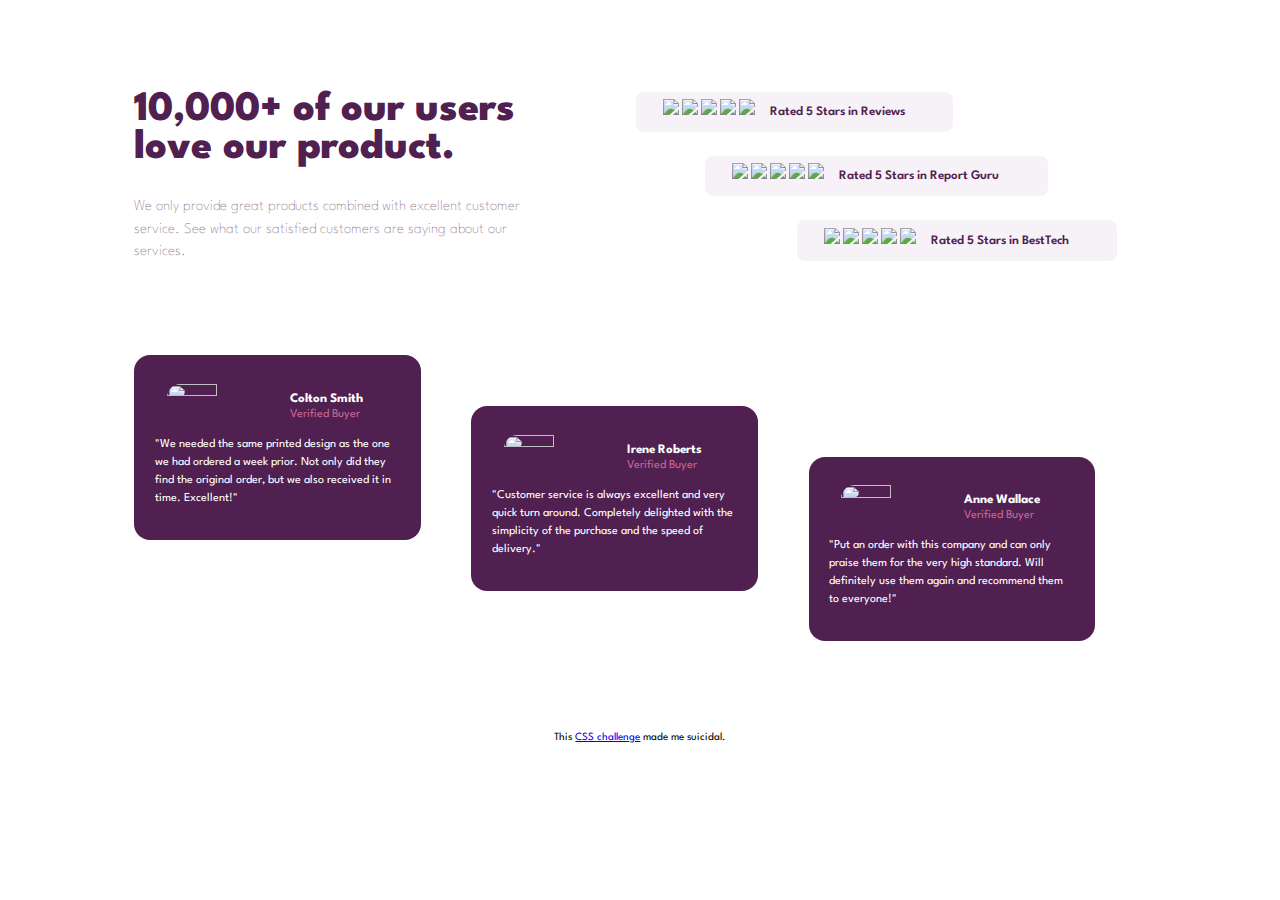
==== html.html @ e72fb94c "Add files via upload" ====
<html>
<head>
<title> idk </title>
 <link rel="icon" type="image/png" sizes="32x32" href="favicon-32x32.png" />
<link rel="stylesheet" href="css.css">
</head>

<body>
  <div class="main">
  <div class ="heading">
  <h1> 10,000+ of our users love our product.</h1>
  <div class = "head_text"> We only provide great products combined with excellent customer service. See what our satisfied customers are saying about our services. </div> </div>
  <div class="review_container">
  <div class = "review" id = "zero">
  <div class="stars"> <img src="icon-star.svg"> <img src="icon-star.svg">
                          <img src="icon-star.svg"> <img src="icon-star.svg">
                          <img src="icon-star.svg"> </div>

<p>Rated 5 Stars in Reviews </p>
  </div>
  <div class = "review" id = "one">
    <div class="stars"> <img src="icon-star.svg"> <img src="icon-star.svg">
                            <img src="icon-star.svg"> <img src="icon-star.svg">
                            <img src="icon-star.svg"> </div>
<p>Rated 5 Stars in Report Guru </p>
    </div>

  <div class = "review" id = "two">
    <div class="stars"> <img src="icon-star.svg"> <img src="icon-star.svg">
                            <img src="icon-star.svg"> <img src="icon-star.svg">
                            <img src="icon-star.svg"> </div>

<p>Rated 5 Stars in BestTech </p>
    </div>
  </div>


<div class="reviewcard">

  <div class= "person" id="c">
    <div class = "title">
    <img src="image-colton.jpg">
    <div class = "text">
    <h4> Colton Smith </h4>
    <p> Verified Buyer</p>
  </div>
  </div>
    <p> "We needed the same printed design as the one we had ordered a week prior. Not only did they find the original order, but we also received it in time. Excellent!" </p>
  </div>

  <div class= "person" id="b">
    <div class = "title">
    <img src="image-irene.jpg">
    <div class = "text">
    <h4> Irene Roberts</h4>
    <p> Verified Buyer</p>
  </div>
  </div>
    <p> "Customer service is always excellent and very quick turn around. Completely delighted with the simplicity of the purchase and the speed of delivery." </p>
  </div>

  <div class= "person" id="a">
    <div class = "title">
    <img src="image-anne.jpg">
    <div class = "text">
    <h4> Anne Wallace</h4>
    <p> Verified Buyer</p>
  </div>
  </div>
    <p> "Put an order with this company and can only praise them for the very high standard. Will definitely use them again and recommend them to everyone!" </p>
</div>
</div>
<p id="att"> This <a href="https://www.frontendmentor.io/challenges/social-proof-section-6e0qTv_bA"> CSS challenge</a> made me suicidal.</p>
</div>
</body>

</html>
---- css.css ----
@import url('https://fonts.googleapis.com/css2?family=Spartan:wght@400;500;700&display=swap');

/*
  --Very-Dark-Magenta: hsl(300, 43%, 22%);
    --Soft-Pink: hsl(333, 80%, 67%);
    --Dark-Grayish-Magenta: hsl(303, 10%, 53%);
    --Light-Grayish-Magenta: hsl(300, 24%, 96%);
    --White: hsl(0, 0%, 100%); */
body{
  font-family: 'Spartan';
  font-weight: 400;
  background-image: url("bg-pattern-top-desktop.svg"), url("bg-pattern-bottom-desktop.svg");
  background-repeat: no-repeat, no-repeat;
  background-position: top left, bottom right;
  background-size: auto, contain;
}

.main{
    display: grid;
    grid-template-rows: 1fr 1fr 40px;
    grid-template-columns: 0.75fr 1fr;
    margin-left: 10%;
    margin-top: 5%;
    margin-right: 5%;
    max-width: 80%;
    max-height: 80%;
    grid-gap: 20px;
grid-template-areas:
  "a b"
  "c c"
  "d d"
}

h1{
  color: hsl(300, 43%, 22%);
  grid-area: a;
  font-weight: 800;
  font-size: 42px;
  text-align: left;
}

.head_text{
  color: hsl(303, 10%, 53%);
  grid-area: a;
  font-weight: 100;
  font-size: 15px;
  line-height: 150%;

}
.review_container{
  display: flex;
  flex-direction: column;
  flex-wrap: nowrap;
  padding: inherit;
  font-size: 13px;
  margin: inherit;
}
.review {
  grid-area: b;
  font-weight: 600;
  margin-bottom: 5%;
  background-color: hsl(300, 24%, 96%);
  padding-top: 0.25%;
  padding-bottom: 0.25%;
  padding-left: 2.5%;
  padding-right: 10%;
  display: inline-flex;
  color: hsl(300, 43%, 22%);
  border-radius: 0.5rem;
}

.stars{
  align-self: baseline;
  padding-right: 15px;
  padding-left: 15px;
}

.review p{
  align-content: center;
  align-self: baseline;
}

#zero{
  align-self: start;

}

#one{
  align-self: center;
}

#two{
  align-self: end;
}

.reviewcard{
  display:flex;
  flex-direction: row;
    grid-area: c;
    margin-bottom: 2%;
}

.person{
  background-color: hsl(300, 43%, 22%);
  padding: 2%;
  color: white;
  display: flex;
  flex-direction: column;
  font-size: 13px;
  border-radius: 1rem;
  margin-right:5%;
  margin-top: 5%;
  width: 300px;
  max-width: 300px;
}

.title{
  display: flex;
  flex-direction: row;
  justify-content: flex-start;
}

.title img{
  border-radius: 3rem;
  margin-right: 5%;
  margin-left: 5%;
  height: 45%;
  align-self: baseline;
  margin-top: 3.5%;
}

.title p{
  color: hsl(333, 50%, 60%);
  line-height: 1%;
  margin-top: 5%;
}

.title h4{
  line-height: 13px;
  margin-bottom: 0%;
}

.person p{
  max-width: 300px;
  justify-content: center;
  margin-top: 0%;
  font-size: 12px;
  line-height: 150%;
}

#c{
  margin-bottom: 15%;
  margin-top: 5%;
}

#b{
  margin-top: 10%;
  margin-bottom: 10%;
}

#a{
  margin-top: 15%;
  margin-bottom: 5%;
}
#att{
  text-align: center;
  grid-area: d;
  font-size: 11px;
  margin-top: 0%;
}
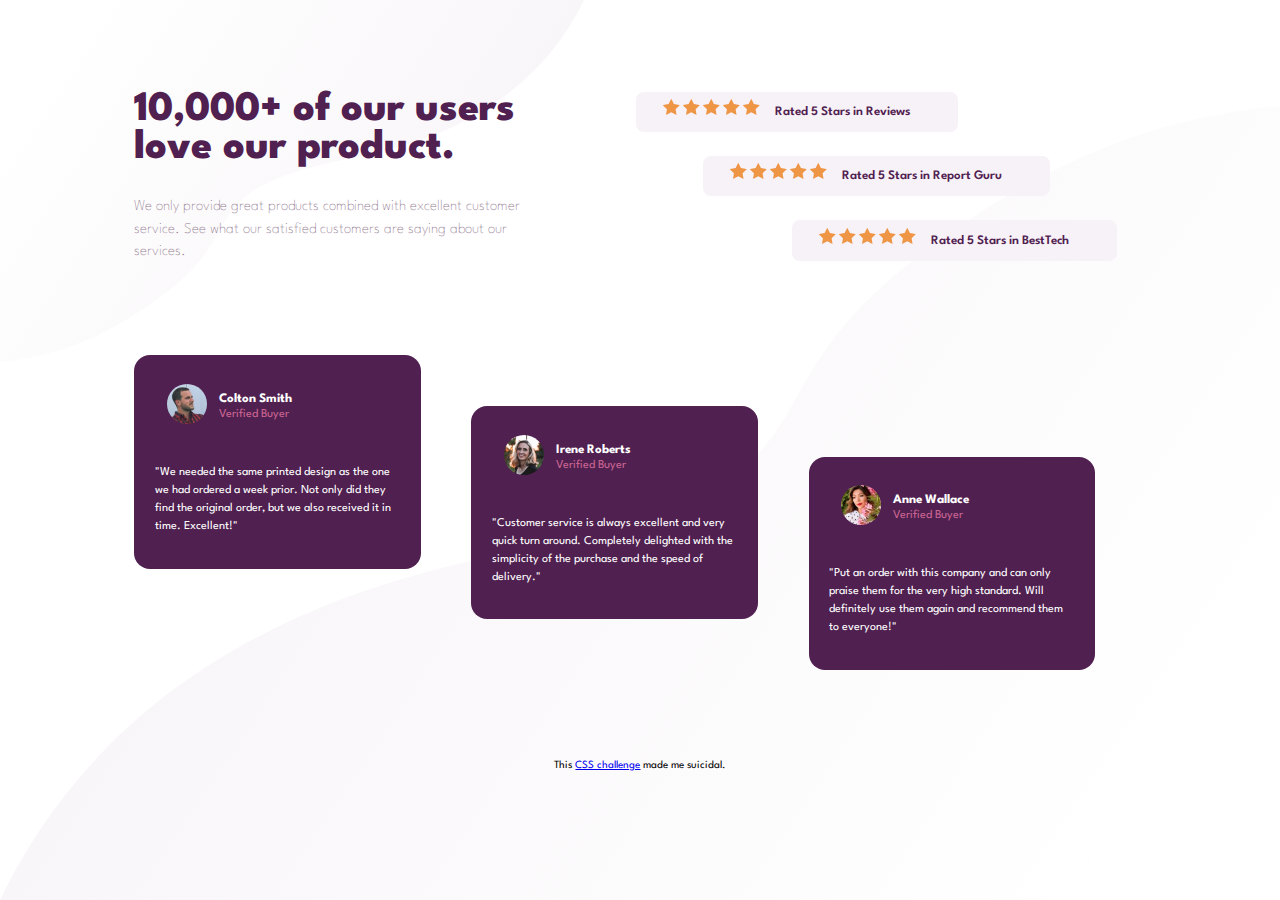
==== commit 57e05ab6: "Update html.html" ====
--- a/html.html
+++ b/html.html
@@ -1,6 +1,6 @@
 <html>
 <head>
-<title> idk </title>
+<title> Social Media Proof </title>
  <link rel="icon" type="image/png" sizes="32x32" href="favicon-32x32.png" />
 <link rel="stylesheet" href="css.css">
 </head>
@@ -12,23 +12,23 @@
   <div class = "head_text"> We only provide great products combined with excellent customer service. See what our satisfied customers are saying about our services. </div> </div>
   <div class="review_container">
   <div class = "review" id = "zero">
-  <div class="stars"> <img src="icon-star.svg"> <img src="icon-star.svg">
-                          <img src="icon-star.svg"> <img src="icon-star.svg">
-                          <img src="icon-star.svg"> </div>
+  <div class="stars"> <img src="images/icon-star.svg"> <img src="images/icon-star.svg">
+                          <img src="images/icon-star.svg"> <img src="images/icon-star.svg">
+                          <img src="images/icon-star.svg"> </div>
 
 <p>Rated 5 Stars in Reviews </p>
   </div>
   <div class = "review" id = "one">
-    <div class="stars"> <img src="icon-star.svg"> <img src="icon-star.svg">
-                            <img src="icon-star.svg"> <img src="icon-star.svg">
-                            <img src="icon-star.svg"> </div>
+    <div class="stars"> <img src="images/icon-star.svg"> <img src="images/icon-star.svg">
+                            <img src="images/icon-star.svg"> <img src="images/icon-star.svg">
+                            <img src="images/icon-star.svg"> </div>
 <p>Rated 5 Stars in Report Guru </p>
     </div>
 
   <div class = "review" id = "two">
-    <div class="stars"> <img src="icon-star.svg"> <img src="icon-star.svg">
-                            <img src="icon-star.svg"> <img src="icon-star.svg">
-                            <img src="icon-star.svg"> </div>
+    <div class="stars"> <img src="images/icon-star.svg"> <img src="images/icon-star.svg">
+                            <img src="images/icon-star.svg"> <img src="images/icon-star.svg">
+                            <img src="images/icon-star.svg"> </div>
 
 <p>Rated 5 Stars in BestTech </p>
     </div>
@@ -39,7 +39,7 @@
 
   <div class= "person" id="c">
     <div class = "title">
-    <img src="image-colton.jpg">
+    <img src="images/image-colton.jpg">
     <div class = "text">
     <h4> Colton Smith </h4>
     <p> Verified Buyer</p>
@@ -50,7 +50,7 @@
 
   <div class= "person" id="b">
     <div class = "title">
-    <img src="image-irene.jpg">
+    <img src="images/image-irene.jpg">
     <div class = "text">
     <h4> Irene Roberts</h4>
     <p> Verified Buyer</p>
@@ -61,7 +61,7 @@
 
   <div class= "person" id="a">
     <div class = "title">
-    <img src="image-anne.jpg">
+    <img src="images/image-anne.jpg">
     <div class = "text">
     <h4> Anne Wallace</h4>
     <p> Verified Buyer</p>
--- a/css.css
+++ b/css.css
@@ -10,7 +10,7 @@
 body{
   font-family: 'Spartan';
   font-weight: 400;
-  background-image: url("bg-pattern-top-desktop.svg"), url("bg-pattern-bottom-desktop.svg");
+  background-image: url("images/bg-pattern-top-desktop.svg"), url("images/bg-pattern-bottom-desktop.svg");
   background-repeat: no-repeat, no-repeat;
   background-position: top left, bottom right;
   background-size: auto, contain;
